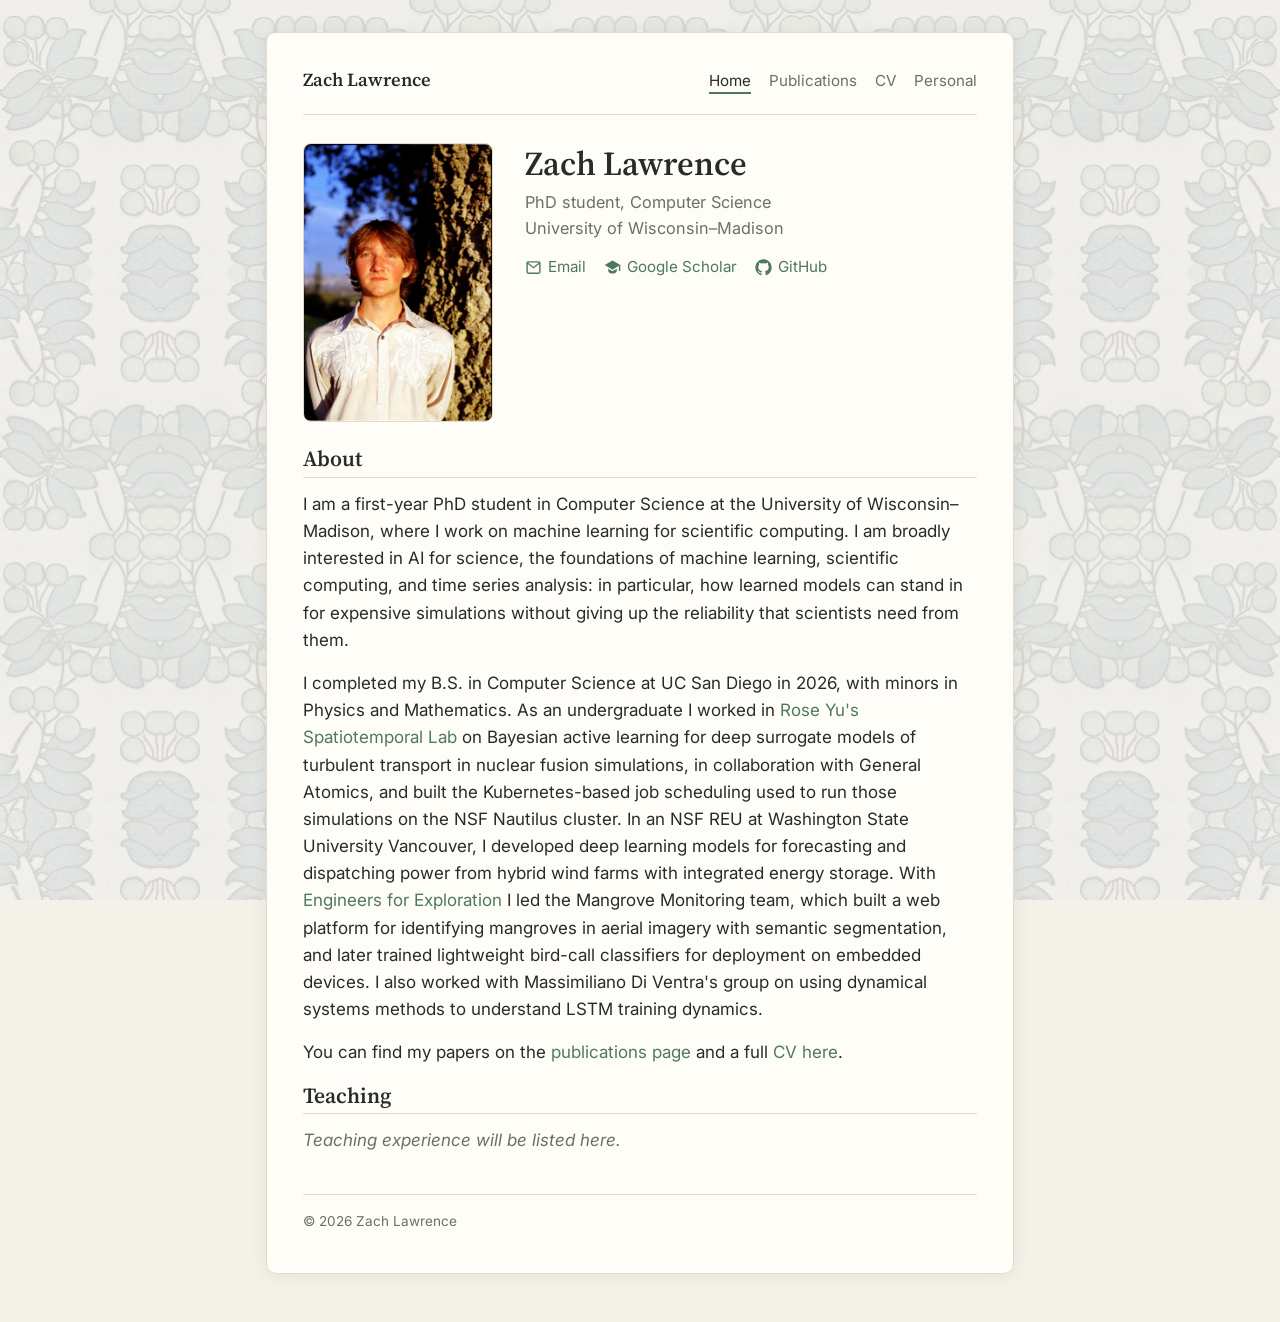
==== index.html @ c85c10fc "Initial personal website: home, publications, CV, personal pages Plain HTML/CSS site for GitHub Page" ====
<!DOCTYPE html>
<html lang="en">
<head>
  <meta charset="utf-8">
  <meta name="viewport" content="width=device-width, initial-scale=1">
  <title>Zach Lawrence</title>
  <meta name="description" content="Zach Lawrence is a PhD student in Computer Science at the University of Wisconsin–Madison working on machine learning for scientific computing.">
  <link rel="preconnect" href="https://fonts.googleapis.com">
  <link rel="preconnect" href="https://fonts.gstatic.com" crossorigin>
  <link href="https://fonts.googleapis.com/css2?family=Inter:wght@400;500;600&family=Source+Serif+4:ital,wght@0,400;0,600;1,400&display=swap" rel="stylesheet">
  <link rel="stylesheet" href="css/style.css">
</head>
<body>
<div class="page">
  <main class="card">

    <header class="topbar">
      <a class="brand" href="index.html">Zach Lawrence</a>
      <ul class="nav">
        <li><a href="index.html" aria-current="page">Home</a></li>
        <li><a href="publications.html">Publications</a></li>
        <li><a href="cv.html">CV</a></li>
        <li><a href="personal.html">Personal</a></li>
      </ul>
    </header>

    <section class="hero">
      <img src="img/portrait.jpg" alt="Portrait of Zach Lawrence">
      <div class="hero-text">
        <h1>Zach Lawrence</h1>
        <p class="title">PhD student, Computer Science<br>University of Wisconsin–Madison</p>
        <!-- Links come from links.csv; keep the two in sync. -->
        <ul class="links">
          <li><a href="mailto:zclawrence@wisc.edu">
            <svg viewBox="0 0 24 24" aria-hidden="true"><path d="M2 5.5A2.5 2.5 0 0 1 4.5 3h15A2.5 2.5 0 0 1 22 5.5v13a2.5 2.5 0 0 1-2.5 2.5h-15A2.5 2.5 0 0 1 2 18.5v-13Zm2.3-.5 7.7 6.2L19.7 5H4.3ZM20 7.1l-8 6.4-8-6.4V18.5c0 .3.2.5.5.5h15c.3 0 .5-.2.5-.5V7.1Z"/></svg>
            Email</a></li>
          <li><a href="https://scholar.google.com/citations?user=KnUPnNwAAAAJ&amp;hl=en">
            <svg viewBox="0 0 24 24" aria-hidden="true"><path d="M12 2 1 8.5l11 6.5 9-5.3V17h2V8.5L12 2Zm0 15.3-6-3.6v3.1c0 2 2.7 3.7 6 3.7s6-1.7 6-3.7v-3.1l-6 3.6Z"/></svg>
            Google Scholar</a></li>
          <li><a href="https://github.com/zclawr">
            <svg viewBox="0 0 24 24" aria-hidden="true"><path d="M12 .5C5.65.5.5 5.65.5 12c0 5.08 3.29 9.39 7.86 10.91.58.1.79-.25.79-.56v-2.17c-3.2.7-3.87-1.36-3.87-1.36-.52-1.33-1.28-1.68-1.28-1.68-1.04-.71.08-.7.08-.7 1.15.08 1.76 1.19 1.76 1.19 1.03 1.76 2.69 1.25 3.35.96.1-.75.4-1.25.73-1.54-2.55-.29-5.24-1.28-5.24-5.68 0-1.26.45-2.28 1.19-3.09-.12-.29-.52-1.46.11-3.05 0 0 .97-.31 3.17 1.18a11 11 0 0 1 5.77 0c2.2-1.49 3.17-1.18 3.17-1.18.63 1.59.23 2.76.11 3.05.74.81 1.19 1.83 1.19 3.09 0 4.41-2.69 5.38-5.25 5.67.41.36.78 1.06.78 2.13v3.16c0 .31.21.67.8.56A11.51 11.51 0 0 0 23.5 12C23.5 5.65 18.35.5 12 .5Z"/></svg>
            GitHub</a></li>
        </ul>
      </div>
    </section>

    <section id="about">
      <h2>About</h2>
      <p>
        I am a first-year PhD student in Computer Science at the University of
        Wisconsin–Madison, where I work on machine learning for scientific computing.
        <!-- TODO: advisor, e.g. "I am advised by Prof. X." -->
        I am broadly interested in AI for science, the foundations of machine learning,
        scientific computing, and time series analysis: in particular, how learned models
        can stand in for expensive simulations without giving up the reliability that
        scientists need from them.
      </p>
      <p>
        I completed my B.S. in Computer Science at UC San Diego in 2026, with minors in
        Physics and Mathematics. As an undergraduate I worked in
        <a href="https://roseyu.com/">Rose Yu's Spatiotemporal Lab</a> on Bayesian active
        learning for deep surrogate models of turbulent transport in nuclear fusion
        simulations, in collaboration with General Atomics, and built the Kubernetes-based
        job scheduling used to run those simulations on the NSF Nautilus cluster. In an
        NSF REU at Washington State University Vancouver, I developed deep learning models
        for forecasting and dispatching power from hybrid wind farms with integrated energy
        storage. With <a href="https://e4e.ucsd.edu/">Engineers for Exploration</a> I led
        the Mangrove Monitoring team, which built a web platform for identifying mangroves
        in aerial imagery with semantic segmentation, and later trained lightweight bird-call
        classifiers for deployment on embedded devices. I also worked with Massimiliano
        Di Ventra's group on using dynamical systems methods to understand LSTM training
        dynamics.
      </p>
      <p>
        You can find my papers on the <a href="publications.html">publications page</a>
        and a full <a href="cv.html">CV here</a>.
      </p>
    </section>

    <section id="teaching">
      <h2>Teaching</h2>
      <p class="placeholder">Teaching experience will be listed here.</p>
      <!--
        Suggested format once there is something to list:
        <ul>
          <li><strong>CS 540: Introduction to Artificial Intelligence</strong> — Teaching Assistant, Fall 2026</li>
        </ul>
      -->
    </section>

    <footer class="footer">
      &copy; 2026 Zach Lawrence
    </footer>
  </main>
</div>
</body>
</html>
---- css/style.css ----
/* ---------- Design tokens ---------- */
:root {
  --bg: #f4f1e8;
  --card: #fffdf8;
  --text: #2a2b28;
  --muted: #6d6f68;
  --accent: #4e7a5b;        /* sage green, from the plate's leaves */
  --accent-hover: #b4563b;  /* terracotta, from the plate's berries */
  --border: #e2dccd;
  --shadow: 0 2px 18px rgba(60, 50, 30, 0.08);
  --tile-opacity: 0.85;
  --serif: "Source Serif 4", Georgia, "Times New Roman", serif;
  --sans: "Inter", -apple-system, BlinkMacSystemFont, "Segoe UI", Helvetica, Arial, sans-serif;
}

@media (prefers-color-scheme: dark) {
  :root:not([data-theme="light"]) {
    --bg: #1b1d1a;
    --card: #242723;
    --text: #e6e4dc;
    --muted: #a5a69d;
    --accent: #8fc39b;
    --accent-hover: #e2896d;
    --border: #383c37;
    --shadow: 0 2px 18px rgba(0, 0, 0, 0.4);
    --tile-opacity: 0.06;
  }
}
:root[data-theme="dark"] {
  --bg: #1b1d1a;
  --card: #242723;
  --text: #e6e4dc;
  --muted: #a5a69d;
  --accent: #8fc39b;
  --accent-hover: #e2896d;
  --border: #383c37;
  --shadow: 0 2px 18px rgba(0, 0, 0, 0.4);
  --tile-opacity: 0.06;
}

/* ---------- Base ---------- */
*, *::before, *::after { box-sizing: border-box; }

html { -webkit-text-size-adjust: 100%; }

body {
  margin: 0;
  background: var(--bg);
  color: var(--text);
  font-family: var(--sans);
  font-size: 17px;
  line-height: 1.6;
  min-height: 100vh;
  position: relative;
}

/* Faint ornamental tile behind everything. Kept on a pseudo-element so dark
   mode can fade it without touching the page colour. */
body::before {
  content: "";
  position: fixed;
  inset: 0;
  z-index: -1;
  background: url("../img/bg-tile.jpg") repeat;
  background-size: 320px auto;
  opacity: var(--tile-opacity);
  pointer-events: none;
}

a {
  color: var(--accent);
  text-decoration: none;
  border-bottom: 1px solid transparent;
  transition: color 0.15s, border-color 0.15s;
}
a:hover, a:focus-visible { color: var(--accent-hover); border-bottom-color: currentColor; }

h1, h2, h3 { font-family: var(--serif); font-weight: 600; line-height: 1.2; margin: 0; }
h1 { font-size: 2.1rem; }
h2 {
  font-size: 1.35rem;
  margin: 2.2rem 0 0.8rem;
  padding-bottom: 0.3rem;
  border-bottom: 1px solid var(--border);
}
h2:first-child { margin-top: 0; }
h3 { font-size: 1.08rem; margin: 1.3rem 0 0.3rem; }
p { margin: 0 0 1rem; }
ul { padding-left: 1.2rem; }
li { margin-bottom: 0.35rem; }
.muted { color: var(--muted); }
.placeholder { color: var(--muted); font-style: italic; }

/* ---------- Layout ---------- */
.page {
  max-width: 780px;
  margin: 32px auto 48px;
  padding: 0 16px;
}
.card {
  background: var(--card);
  border: 1px solid var(--border);
  border-radius: 10px;
  box-shadow: var(--shadow);
  padding: 32px 36px 40px;
}

/* ---------- Top navigation ---------- */
.topbar {
  display: flex;
  flex-wrap: wrap;
  align-items: baseline;
  justify-content: space-between;
  gap: 8px 20px;
  margin-bottom: 28px;
  padding-bottom: 14px;
  border-bottom: 1px solid var(--border);
}
.brand { font-family: var(--serif); font-size: 1.15rem; font-weight: 600; color: var(--text); }
.brand:hover { color: var(--accent-hover); border-bottom-color: transparent; }
.nav { display: flex; flex-wrap: wrap; gap: 4px 18px; margin: 0; padding: 0; list-style: none; }
.nav a { color: var(--muted); font-size: 0.95rem; padding-bottom: 2px; }
.nav a:hover { color: var(--accent-hover); }
.nav a[aria-current="page"] { color: var(--text); border-bottom: 2px solid var(--accent); }

/* ---------- Home hero ---------- */
.hero { display: flex; gap: 32px; align-items: flex-start; margin-bottom: 1.5rem; }
.hero img {
  width: 190px;
  flex: 0 0 190px;
  aspect-ratio: 857 / 1261;
  object-fit: cover;
  border-radius: 8px;
  border: 1px solid var(--border);
}
.hero-text { flex: 1 1 auto; min-width: 0; }
.hero-text .title { color: var(--muted); margin: 0.35rem 0 0.9rem; font-size: 1.02rem; }

.links { display: flex; flex-wrap: wrap; gap: 6px 18px; padding: 0; margin: 0; list-style: none; }
.links a { display: inline-flex; align-items: center; gap: 6px; font-size: 0.95rem; }
.links svg { width: 17px; height: 17px; fill: currentColor; flex: 0 0 auto; }

/* ---------- Publications ---------- */
.pub { margin-bottom: 1.6rem; }
.pub .pub-title { font-family: var(--serif); font-size: 1.12rem; font-weight: 600; margin: 0 0 0.2rem; }
.pub .authors { margin: 0 0 0.15rem; font-size: 0.97rem; }
.pub .venue { color: var(--muted); font-size: 0.93rem; margin: 0 0 0.45rem; }
.pub .pub-links { font-size: 0.9rem; margin: 0 0 0.5rem; }
.pub .pub-links a + a::before { content: "·"; color: var(--muted); margin: 0 8px 0 0; }
.pub .pub-links a + a { margin-left: 8px; }
.pub .summary { margin: 0; }
.talks li { margin-bottom: 0.6rem; }

/* ---------- CV embed ---------- */
.cv-actions { margin-bottom: 1rem; }
.cv-frame {
  width: 100%;
  height: 85vh;
  min-height: 480px;
  border: 1px solid var(--border);
  border-radius: 6px;
  background: #fff;
}
.cv-frame p { padding: 1rem; }

/* ---------- Footer ---------- */
.footer {
  margin-top: 2.5rem;
  padding-top: 1rem;
  border-top: 1px solid var(--border);
  color: var(--muted);
  font-size: 0.85rem;
}

/* ---------- Small screens ---------- */
@media (max-width: 640px) {
  body { font-size: 16px; }
  .page { margin-top: 16px; }
  .card { padding: 22px 18px 28px; border-radius: 8px; }
  .hero { flex-direction: column; gap: 18px; }
  .hero img { width: 160px; flex-basis: auto; }
  h1 { font-size: 1.8rem; }
  .cv-frame { height: 70vh; }
}
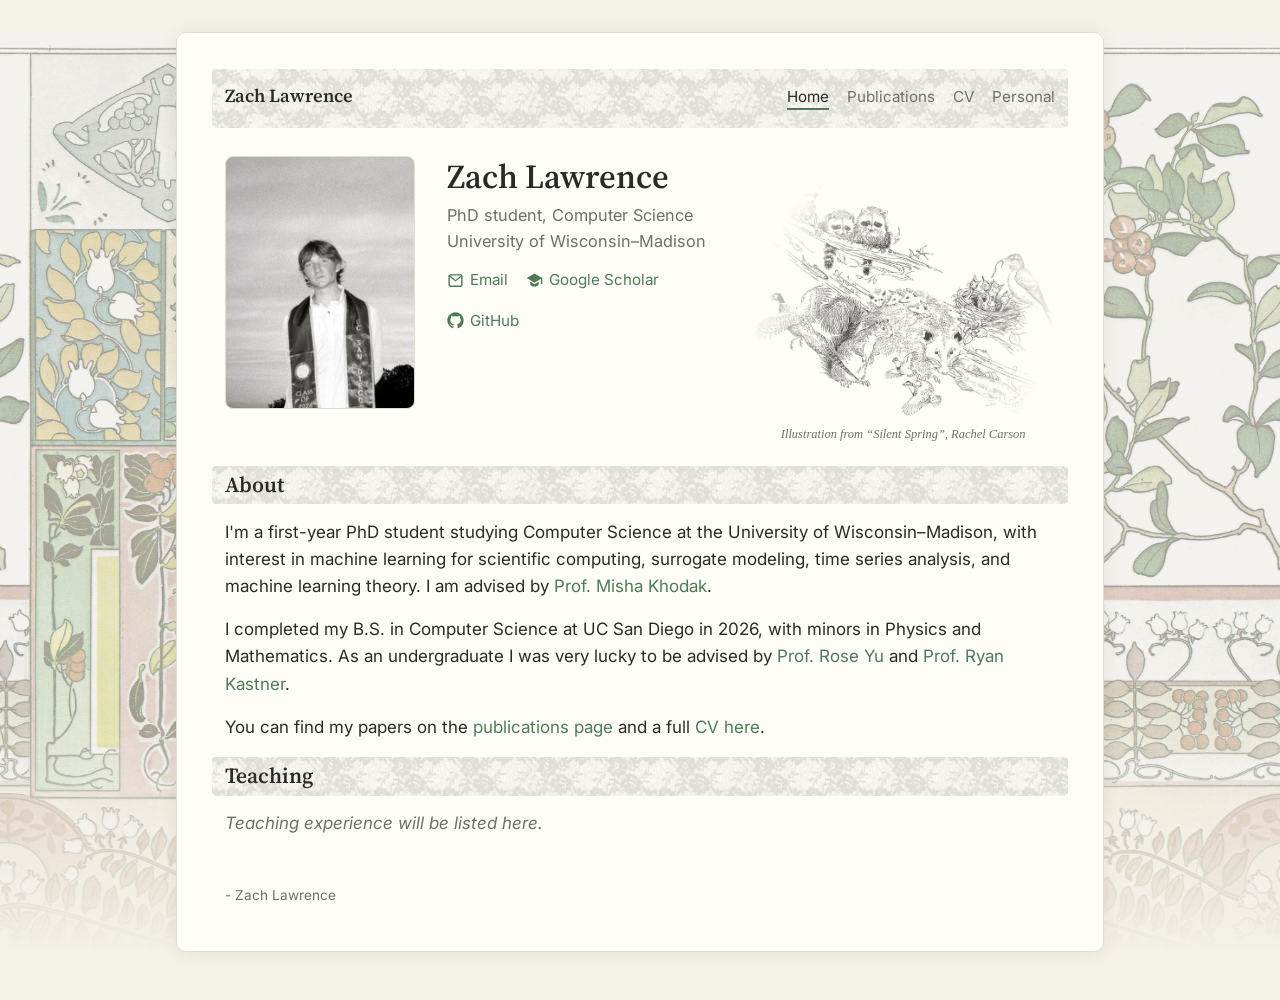
==== commit c3747074: "mostly finished, added styling and updated bio" ====
--- a/index.html
+++ b/index.html
@@ -25,7 +25,9 @@
     </header>
 
     <section class="hero">
-      <img src="img/portrait.jpg" alt="Portrait of Zach Lawrence">
+      <div class="portrait">
+        <img src="img/portrait2.jpg" alt="Portrait of Zach Lawrence">
+      </div>
       <div class="hero-text">
         <h1>Zach Lawrence</h1>
         <p class="title">PhD student, Computer Science<br>University of Wisconsin–Madison</p>
@@ -42,34 +44,25 @@
             GitHub</a></li>
         </ul>
       </div>
+      <!-- Decorative engraving, blended into the page like an embossing. -->
+      <figure class="hero-art">
+        <img src="img/critters.jpg" alt="" aria-hidden="true">
+        <figcaption>Illustration from “Silent Spring”, Rachel Carson</figcaption>
+      </figure>
     </section>
 
     <section id="about">
       <h2>About</h2>
       <p>
-        I am a first-year PhD student in Computer Science at the University of
-        Wisconsin–Madison, where I work on machine learning for scientific computing.
-        <!-- TODO: advisor, e.g. "I am advised by Prof. X." -->
-        I am broadly interested in AI for science, the foundations of machine learning,
-        scientific computing, and time series analysis: in particular, how learned models
-        can stand in for expensive simulations without giving up the reliability that
-        scientists need from them.
+        I'm a first-year PhD student studying Computer Science at the University of
+        Wisconsin–Madison, with interest in machine learning for scientific computing, surrogate modeling, 
+        time series analysis, and machine learning theory. I am advised by 
+        <a href="https://pages.cs.wisc.edu/~khodak/">Prof. Misha Khodak</a>.
       </p>
       <p>
         I completed my B.S. in Computer Science at UC San Diego in 2026, with minors in
-        Physics and Mathematics. As an undergraduate I worked in
-        <a href="https://roseyu.com/">Rose Yu's Spatiotemporal Lab</a> on Bayesian active
-        learning for deep surrogate models of turbulent transport in nuclear fusion
-        simulations, in collaboration with General Atomics, and built the Kubernetes-based
-        job scheduling used to run those simulations on the NSF Nautilus cluster. In an
-        NSF REU at Washington State University Vancouver, I developed deep learning models
-        for forecasting and dispatching power from hybrid wind farms with integrated energy
-        storage. With <a href="https://e4e.ucsd.edu/">Engineers for Exploration</a> I led
-        the Mangrove Monitoring team, which built a web platform for identifying mangroves
-        in aerial imagery with semantic segmentation, and later trained lightweight bird-call
-        classifiers for deployment on embedded devices. I also worked with Massimiliano
-        Di Ventra's group on using dynamical systems methods to understand LSTM training
-        dynamics.
+        Physics and Mathematics. As an undergraduate I was very lucky to be advised by 
+        <a href="https://roseyu.com/">Prof. Rose Yu</a> and <a href="https://kastner.ucsd.edu/ryan/">Prof. Ryan Kastner</a>.
       </p>
       <p>
         You can find my papers on the <a href="publications.html">publications page</a>
@@ -89,7 +82,7 @@
     </section>
 
     <footer class="footer">
-      &copy; 2026 Zach Lawrence
+      - Zach Lawrence
     </footer>
   </main>
 </div>
--- a/css/style.css
+++ b/css/style.css
@@ -7,8 +7,12 @@
   --accent: #4e7a5b;        /* sage green, from the plate's leaves */
   --accent-hover: #b4563b;  /* terracotta, from the plate's berries */
   --border: #e2dccd;
+  --wallpaper-opacity: 0.12; /* lace tile behind section headers */
+  --art-opacity: 0.7;       /* hero engraving: pressed into the paper */
+  --art-blend: multiply;
+  --art-filter: none;
   --shadow: 0 2px 18px rgba(60, 50, 30, 0.08);
-  --tile-opacity: 0.85;
+  --bg-opacity: 1.0;
   --serif: "Source Serif 4", Georgia, "Times New Roman", serif;
   --sans: "Inter", -apple-system, BlinkMacSystemFont, "Segoe UI", Helvetica, Arial, sans-serif;
 }
@@ -22,8 +26,12 @@
     --accent: #8fc39b;
     --accent-hover: #e2896d;
     --border: #383c37;
+    --wallpaper-opacity: 0.55;
+    --art-opacity: 0.7;      /* on a dark card the engraving is lifted instead */
+    --art-blend: screen;
+    --art-filter: invert(1);
     --shadow: 0 2px 18px rgba(0, 0, 0, 0.4);
-    --tile-opacity: 0.06;
+    --bg-opacity: 1.0;
   }
 }
 :root[data-theme="dark"] {
@@ -34,8 +42,12 @@
   --accent: #8fc39b;
   --accent-hover: #e2896d;
   --border: #383c37;
+  --wallpaper-opacity: 0.55;
+  --art-opacity: 0.7;
+  --art-blend: screen;
+  --art-filter: invert(1);
   --shadow: 0 2px 18px rgba(0, 0, 0, 0.4);
-  --tile-opacity: 0.06;
+  --bg-opacity: 1.0;
 }
 
 /* ---------- Base ---------- */
@@ -54,16 +66,22 @@
   position: relative;
 }
 
-/* Faint ornamental tile behind everything. Kept on a pseudo-element so dark
-   mode can fade it without touching the page colour. */
+/* The whole ornament plate, scaled to the page width, behind everything.
+   It scrolls with the page so the full plate is seen top to bottom; the page
+   colour continues below it. Kept on a pseudo-element so dark mode can fade
+   it without touching the page colour. */
 body::before {
   content: "";
-  position: fixed;
+  position: absolute;
   inset: 0;
   z-index: -1;
-  background: url("../img/bg-tile.jpg") repeat;
-  background-size: 320px auto;
-  opacity: var(--tile-opacity);
+  background: url("../img/bg.jpg") repeat top center;
+  background-repeat: repeat;
+  background-size: 50% auto;
+  opacity: var(--bg-opacity);
+  /* Soften the cut on pages shorter than the plate. */
+  -webkit-mask-image: linear-gradient(to bottom, #000 calc(100% - 240px), transparent);
+  mask-image: linear-gradient(to bottom, #000 calc(100% - 240px), transparent);
   pointer-events: none;
 }
 
@@ -79,11 +97,35 @@
 h1 { font-size: 2.1rem; }
 h2 {
   font-size: 1.35rem;
-  margin: 2.2rem 0 0.8rem;
-  padding-bottom: 0.3rem;
-  border-bottom: 1px solid var(--border);
+  margin: 2.2rem -0.8rem 0.9rem;
+  padding: 0.4rem 0.8rem;
 }
 h2:first-child { margin-top: 0; }
+
+/* ---------- Wallpaper band ----------
+   Section headers and the top bar sit on a strip of the lace tile. The tile
+   is black on white, so multiplying it at low opacity only darkens the card
+   colour where the pattern is; the strip itself stays the page colour. The
+   negative horizontal margins let the strip run a little past the text
+   column while the text stays aligned with the body copy. The strip is a
+   z-index:-1 pseudo-element, so .card must be a stacking context (see
+   isolation below) or it would be painted behind the card. */
+h2, .topbar {
+  position: relative;
+  border-radius: 4px;
+}
+h2::before, .topbar::before {
+  content: "";
+  position: absolute;
+  inset: 0;
+  z-index: -1;
+  border-radius: inherit;
+  background: url("../img/tile.png") repeat center;
+  background-size: 216px 216px;
+  opacity: var(--wallpaper-opacity);
+  mix-blend-mode: multiply;
+  pointer-events: none;
+}
 h3 { font-size: 1.08rem; margin: 1.3rem 0 0.3rem; }
 p { margin: 0 0 1rem; }
 ul { padding-left: 1.2rem; }
@@ -93,7 +135,7 @@
 
 /* ---------- Layout ---------- */
 .page {
-  max-width: 780px;
+  max-width: 960px;
   margin: 32px auto 48px;
   padding: 0 16px;
 }
@@ -102,7 +144,8 @@
   border: 1px solid var(--border);
   border-radius: 10px;
   box-shadow: var(--shadow);
-  padding: 32px 36px 40px;
+  padding: 36px 48px 44px;
+  isolation: isolate; /* keeps the wallpaper bands inside the card */
 }
 
 /* ---------- Top navigation ---------- */
@@ -112,9 +155,8 @@
   align-items: baseline;
   justify-content: space-between;
   gap: 8px 20px;
-  margin-bottom: 28px;
-  padding-bottom: 14px;
-  border-bottom: 1px solid var(--border);
+  margin: 0 -0.8rem 28px;
+  padding: 12px 0.8rem;
 }
 .brand { font-family: var(--serif); font-size: 1.15rem; font-weight: 600; color: var(--text); }
 .brand:hover { color: var(--accent-hover); border-bottom-color: transparent; }
@@ -125,15 +167,66 @@
 
 /* ---------- Home hero ---------- */
 .hero { display: flex; gap: 32px; align-items: flex-start; margin-bottom: 1.5rem; }
-.hero img {
+.hero .portrait {
   width: 190px;
   flex: 0 0 190px;
-  aspect-ratio: 857 / 1261;
-  object-fit: cover;
+  aspect-ratio: 3 / 4;
+  overflow: hidden;
   border-radius: 8px;
   border: 1px solid var(--border);
 }
+/* portrait2.jpg is landscape (1247x858). The frame above clips it to a
+   portrait, and the image is scaled up inside the frame so the person fills
+   more of it. --portrait-zoom sets how much; the transform-origin is the
+   point that stays put while zooming (x across the frame, y down it), so
+   nudge it to re-centre the person. */
+.hero .portrait img {
+  display: block;
+  width: 100%;
+  height: 100%;
+  object-fit: cover;
+  object-position: 52% 50%;
+  transform: scale(var(--portrait-zoom, 1.4));
+  transform-origin: 50% 64%;
+  /* Mild desaturation so the photo sits closer to the site's muted palette. */
+  filter: saturate(0.78);
+}
 .hero-text { flex: 1 1 auto; min-width: 0; }
+
+/* Engraving on the right of the hero, the same height as the portrait so the
+   two sit in line. Multiply keeps only the ink (the white paper of the scan
+   drops out), the reduced opacity makes it read as pressed into the page
+   rather than printed on it, and the radial mask feathers the edges away. */
+.hero-art {
+  flex: 0 4 500px;
+  min-width: 0;
+  margin: 0;
+}
+.hero-art img {
+  display: block;
+  width: 100%;
+  height: calc(240px * 4 / 3);
+  object-fit: cover;
+  opacity: var(--art-opacity);
+  mix-blend-mode: var(--art-blend);
+  filter: var(--art-filter);
+  -webkit-mask-image: radial-gradient(ellipse closest-side at center, #000 50%, transparent 100%);
+  mask-image: radial-gradient(ellipse closest-side at center, #000 50%, transparent 100%);
+  pointer-events: none;
+  user-select: none;
+}
+.hero-art figcaption {
+  /* The mask fades the bottom of the engraving to nothing, so the caption is
+     pulled up into that empty band. */
+  margin-top: -3rem;
+  text-align: center;
+  font-family: var(--serif);
+  font-style: italic;
+  font-size: 0.78rem;
+  line-height: 1.1;
+  color: var(--muted);
+}
+@media (max-width: 900px) { .hero-art { display: none; } }
 .hero-text .title { color: var(--muted); margin: 0.35rem 0 0.9rem; font-size: 1.02rem; }
 
 .links { display: flex; flex-wrap: wrap; gap: 6px 18px; padding: 0; margin: 0; list-style: none; }
@@ -165,9 +258,7 @@
 
 /* ---------- Footer ---------- */
 .footer {
-  margin-top: 2.5rem;
-  padding-top: 1rem;
-  border-top: 1px solid var(--border);
+  margin-top: 3rem;
   color: var(--muted);
   font-size: 0.85rem;
 }
@@ -178,7 +269,7 @@
   .page { margin-top: 16px; }
   .card { padding: 22px 18px 28px; border-radius: 8px; }
   .hero { flex-direction: column; gap: 18px; }
-  .hero img { width: 160px; flex-basis: auto; }
+  .hero .portrait { width: 160px; flex-basis: auto; }
   h1 { font-size: 1.8rem; }
   .cv-frame { height: 70vh; }
 }
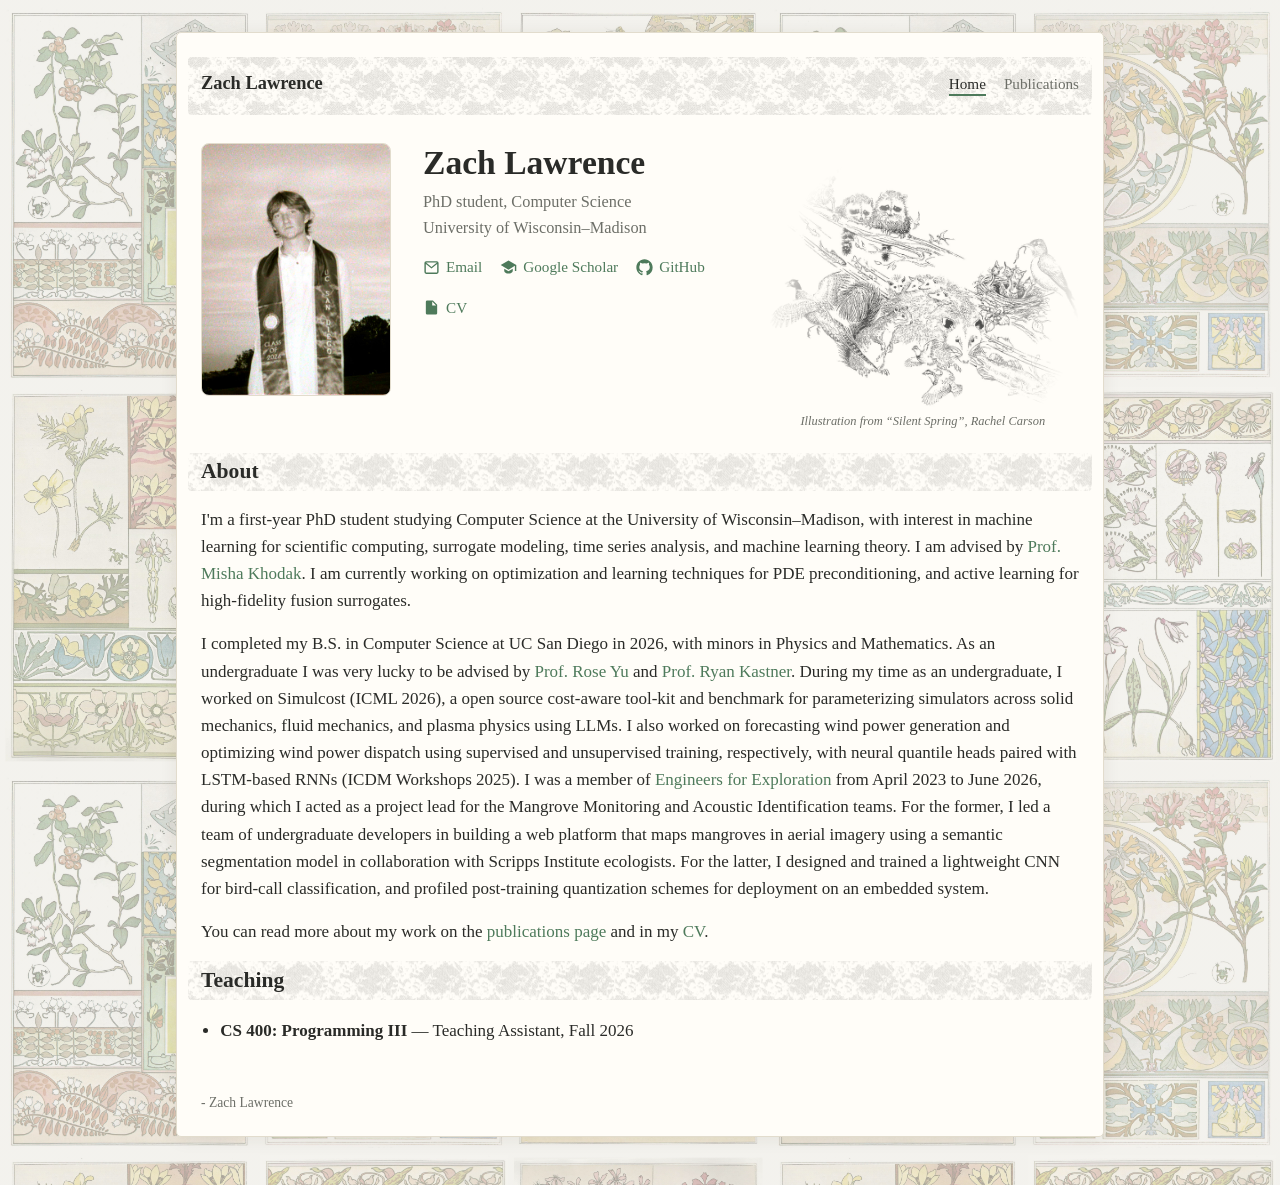
==== commit 01364595: "first draft complete without final CV" ====
--- a/index.html
+++ b/index.html
@@ -19,8 +19,6 @@
       <ul class="nav">
         <li><a href="index.html" aria-current="page">Home</a></li>
         <li><a href="publications.html">Publications</a></li>
-        <li><a href="cv.html">CV</a></li>
-        <li><a href="personal.html">Personal</a></li>
       </ul>
     </header>
 
@@ -42,6 +40,9 @@
           <li><a href="https://github.com/zclawr">
             <svg viewBox="0 0 24 24" aria-hidden="true"><path d="M12 .5C5.65.5.5 5.65.5 12c0 5.08 3.29 9.39 7.86 10.91.58.1.79-.25.79-.56v-2.17c-3.2.7-3.87-1.36-3.87-1.36-.52-1.33-1.28-1.68-1.28-1.68-1.04-.71.08-.7.08-.7 1.15.08 1.76 1.19 1.76 1.19 1.03 1.76 2.69 1.25 3.35.96.1-.75.4-1.25.73-1.54-2.55-.29-5.24-1.28-5.24-5.68 0-1.26.45-2.28 1.19-3.09-.12-.29-.52-1.46.11-3.05 0 0 .97-.31 3.17 1.18a11 11 0 0 1 5.77 0c2.2-1.49 3.17-1.18 3.17-1.18.63 1.59.23 2.76.11 3.05.74.81 1.19 1.83 1.19 3.09 0 4.41-2.69 5.38-5.25 5.67.41.36.78 1.06.78 2.13v3.16c0 .31.21.67.8.56A11.51 11.51 0 0 0 23.5 12C23.5 5.65 18.35.5 12 .5Z"/></svg>
             GitHub</a></li>
+          <li><a href="CV.pdf" target="_blank" rel="noopener">
+            <svg viewBox="0 0 24 24" aria-hidden="true"><path d="M6 2h8l6 6v12a2 2 0 0 1-2 2H6a2 2 0 0 1-2-2V4a2 2 0 0 1 2-2Zm7 1.5V9h5.5L13 3.5ZM8 12h8v1.6H8V12Zm0 3.4h8V17H8v-1.6Zm0-6.8h3v1.6H8V8.6Z"/></svg>
+            CV</a></li>
         </ul>
       </div>
       <!-- Decorative engraving, blended into the page like an embossing. -->
@@ -57,28 +58,33 @@
         I'm a first-year PhD student studying Computer Science at the University of
         Wisconsin–Madison, with interest in machine learning for scientific computing, surrogate modeling, 
         time series analysis, and machine learning theory. I am advised by 
-        <a href="https://pages.cs.wisc.edu/~khodak/">Prof. Misha Khodak</a>.
+        <a href="https://pages.cs.wisc.edu/~khodak/">Prof. Misha Khodak</a>. I am currently working on 
+        optimization and learning techniques for PDE preconditioning, and active learning for high-fidelity fusion surrogates.
+
       </p>
       <p>
         I completed my B.S. in Computer Science at UC San Diego in 2026, with minors in
         Physics and Mathematics. As an undergraduate I was very lucky to be advised by 
-        <a href="https://roseyu.com/">Prof. Rose Yu</a> and <a href="https://kastner.ucsd.edu/ryan/">Prof. Ryan Kastner</a>.
+        <a href="https://roseyu.com/">Prof. Rose Yu</a> and <a href="https://kastner.ucsd.edu/ryan/">Prof. Ryan Kastner</a>. 
+        During my time as an undergraduate, I worked on Simulcost (ICML 2026), a open source cost-aware tool-kit and benchmark for 
+        parameterizing simulators across solid mechanics, fluid mechanics, and plasma physics using LLMs. I also worked on forecasting
+        wind power generation and optimizing wind power dispatch using supervised and unsupervised training, respectively, with 
+        neural quantile heads paired with LSTM-based RNNs (ICDM Workshops 2025). I was a member of <a href="https://e4e.ucsd.edu/">Engineers for Exploration</a>
+        from April 2023 to June 2026, during which I acted as a project lead for the Mangrove Monitoring and Acoustic Identification teams. For the former,
+        I led a team of undergraduate developers in building a web platform that maps mangroves in aerial imagery using a semantic segmentation model in collaboration with Scripps Institute ecologists.
+        For the latter, I designed and trained a lightweight CNN for bird-call classification, and profiled post-training quantization schemes for deployment on an embedded system.
       </p>
       <p>
-        You can find my papers on the <a href="publications.html">publications page</a>
-        and a full <a href="cv.html">CV here</a>.
+        You can read more about my work on the <a href="publications.html">publications page</a>
+        and in my <a href="CV.pdf" target="_blank" rel="noopener">CV</a>. 
       </p>
     </section>
 
     <section id="teaching">
       <h2>Teaching</h2>
-      <p class="placeholder">Teaching experience will be listed here.</p>
-      <!--
-        Suggested format once there is something to list:
-        <ul>
-          <li><strong>CS 540: Introduction to Artificial Intelligence</strong> — Teaching Assistant, Fall 2026</li>
+       <ul>
+          <li><strong>CS 400: Programming III</strong> — Teaching Assistant, Fall 2026</li>
         </ul>
-      -->
     </section>
 
     <footer class="footer">
--- a/css/style.css
+++ b/css/style.css
@@ -1,88 +1,43 @@
-/* ---------- Design tokens ---------- */
 :root {
   --bg: #f4f1e8;
   --card: #fffdf8;
   --text: #2a2b28;
   --muted: #6d6f68;
-  --accent: #4e7a5b;        /* sage green, from the plate's leaves */
-  --accent-hover: #b4563b;  /* terracotta, from the plate's berries */
+  --accent: #4e7a5b;
+  --accent-hover: #b4563b;
   --border: #e2dccd;
-  --wallpaper-opacity: 0.12; /* lace tile behind section headers */
-  --art-opacity: 0.7;       /* hero engraving: pressed into the paper */
+  --wallpaper-opacity: 0.12;
+  --art-opacity: 0.7;
   --art-blend: multiply;
   --art-filter: none;
   --shadow: 0 2px 18px rgba(60, 50, 30, 0.08);
-  --bg-opacity: 1.0;
-  --serif: "Source Serif 4", Georgia, "Times New Roman", serif;
-  --sans: "Inter", -apple-system, BlinkMacSystemFont, "Segoe UI", Helvetica, Arial, sans-serif;
+  --bg-opacity: 0.9;
+  --bg-veil: color-mix(in srgb, var(--bg) calc((1 - var(--bg-opacity)) * 100%), transparent);
+  --serif: Georgia, "Times New Roman", serif;
 }
 
-@media (prefers-color-scheme: dark) {
-  :root:not([data-theme="light"]) {
-    --bg: #1b1d1a;
-    --card: #242723;
-    --text: #e6e4dc;
-    --muted: #a5a69d;
-    --accent: #8fc39b;
-    --accent-hover: #e2896d;
-    --border: #383c37;
-    --wallpaper-opacity: 0.55;
-    --art-opacity: 0.7;      /* on a dark card the engraving is lifted instead */
-    --art-blend: screen;
-    --art-filter: invert(1);
-    --shadow: 0 2px 18px rgba(0, 0, 0, 0.4);
-    --bg-opacity: 1.0;
-  }
-}
-:root[data-theme="dark"] {
-  --bg: #1b1d1a;
-  --card: #242723;
-  --text: #e6e4dc;
-  --muted: #a5a69d;
-  --accent: #8fc39b;
-  --accent-hover: #e2896d;
-  --border: #383c37;
-  --wallpaper-opacity: 0.55;
-  --art-opacity: 0.7;
-  --art-blend: screen;
-  --art-filter: invert(1);
-  --shadow: 0 2px 18px rgba(0, 0, 0, 0.4);
-  --bg-opacity: 1.0;
-}
-
-/* ---------- Base ---------- */
 *, *::before, *::after { box-sizing: border-box; }
 
-html { -webkit-text-size-adjust: 100%; }
+/* The pattern lives on the root element so it paints the entire canvas:
+   it keeps repeating above, below, and beyond the page, including overscroll.
+   The translucent colour layer on top reproduces --bg-opacity. */
+html {
+  -webkit-text-size-adjust: 100%;
+  background-color: var(--bg);
+  background-image:
+    linear-gradient(var(--bg-veil), var(--bg-veil)),
+    url("../img/bg_grid.jpg");
+  background-repeat: repeat;
+  background-size: auto, 60% auto;
+}
 
 body {
   margin: 0;
-  background: var(--bg);
   color: var(--text);
-  font-family: var(--sans);
+  font-family: var(--serif);
   font-size: 17px;
   line-height: 1.6;
   min-height: 100vh;
-  position: relative;
-}
-
-/* The whole ornament plate, scaled to the page width, behind everything.
-   It scrolls with the page so the full plate is seen top to bottom; the page
-   colour continues below it. Kept on a pseudo-element so dark mode can fade
-   it without touching the page colour. */
-body::before {
-  content: "";
-  position: absolute;
-  inset: 0;
-  z-index: -1;
-  background: url("../img/bg.jpg") repeat top center;
-  background-repeat: repeat;
-  background-size: 50% auto;
-  opacity: var(--bg-opacity);
-  /* Soften the cut on pages shorter than the plate. */
-  -webkit-mask-image: linear-gradient(to bottom, #000 calc(100% - 240px), transparent);
-  mask-image: linear-gradient(to bottom, #000 calc(100% - 240px), transparent);
-  pointer-events: none;
 }
 
 a {
@@ -102,14 +57,6 @@
 }
 h2:first-child { margin-top: 0; }
 
-/* ---------- Wallpaper band ----------
-   Section headers and the top bar sit on a strip of the lace tile. The tile
-   is black on white, so multiplying it at low opacity only darkens the card
-   colour where the pattern is; the strip itself stays the page colour. The
-   negative horizontal margins let the strip run a little past the text
-   column while the text stays aligned with the body copy. The strip is a
-   z-index:-1 pseudo-element, so .card must be a stacking context (see
-   isolation below) or it would be painted behind the card. */
 h2, .topbar {
   position: relative;
   border-radius: 4px;
@@ -123,7 +70,7 @@
   background: url("../img/tile.png") repeat center;
   background-size: 216px 216px;
   opacity: var(--wallpaper-opacity);
-  mix-blend-mode: multiply;
+  mix-blend-mode:exclusion;
   pointer-events: none;
 }
 h3 { font-size: 1.08rem; margin: 1.3rem 0 0.3rem; }
@@ -133,7 +80,6 @@
 .muted { color: var(--muted); }
 .placeholder { color: var(--muted); font-style: italic; }
 
-/* ---------- Layout ---------- */
 .page {
   max-width: 960px;
   margin: 32px auto 48px;
@@ -142,13 +88,12 @@
 .card {
   background: var(--card);
   border: 1px solid var(--border);
-  border-radius: 10px;
+  border-radius: 5px;
   box-shadow: var(--shadow);
-  padding: 36px 48px 44px;
-  isolation: isolate; /* keeps the wallpaper bands inside the card */
+  padding: 24px 24px 22px;
+  isolation: isolate;
 }
 
-/* ---------- Top navigation ---------- */
 .topbar {
   display: flex;
   flex-wrap: wrap;
@@ -165,7 +110,6 @@
 .nav a:hover { color: var(--accent-hover); }
 .nav a[aria-current="page"] { color: var(--text); border-bottom: 2px solid var(--accent); }
 
-/* ---------- Home hero ---------- */
 .hero { display: flex; gap: 32px; align-items: flex-start; margin-bottom: 1.5rem; }
 .hero .portrait {
   width: 190px;
@@ -175,11 +119,7 @@
   border-radius: 8px;
   border: 1px solid var(--border);
 }
-/* portrait2.jpg is landscape (1247x858). The frame above clips it to a
-   portrait, and the image is scaled up inside the frame so the person fills
-   more of it. --portrait-zoom sets how much; the transform-origin is the
-   point that stays put while zooming (x across the frame, y down it), so
-   nudge it to re-centre the person. */
+
 .hero .portrait img {
   display: block;
   width: 100%;
@@ -187,16 +127,12 @@
   object-fit: cover;
   object-position: 52% 50%;
   transform: scale(var(--portrait-zoom, 1.4));
-  transform-origin: 50% 64%;
-  /* Mild desaturation so the photo sits closer to the site's muted palette. */
-  filter: saturate(0.78);
+  transform-origin: 60% 100%;
+  filter: saturate(5);
 }
+
 .hero-text { flex: 1 1 auto; min-width: 0; }
 
-/* Engraving on the right of the hero, the same height as the portrait so the
-   two sit in line. Multiply keeps only the ink (the white paper of the scan
-   drops out), the reduced opacity makes it read as pressed into the page
-   rather than printed on it, and the radial mask feathers the edges away. */
 .hero-art {
   flex: 0 4 500px;
   min-width: 0;
@@ -215,9 +151,8 @@
   pointer-events: none;
   user-select: none;
 }
+
 .hero-art figcaption {
-  /* The mask fades the bottom of the engraving to nothing, so the caption is
-     pulled up into that empty band. */
   margin-top: -3rem;
   text-align: center;
   font-family: var(--serif);
@@ -233,7 +168,6 @@
 .links a { display: inline-flex; align-items: center; gap: 6px; font-size: 0.95rem; }
 .links svg { width: 17px; height: 17px; fill: currentColor; flex: 0 0 auto; }
 
-/* ---------- Publications ---------- */
 .pub { margin-bottom: 1.6rem; }
 .pub .pub-title { font-family: var(--serif); font-size: 1.12rem; font-weight: 600; margin: 0 0 0.2rem; }
 .pub .authors { margin: 0 0 0.15rem; font-size: 0.97rem; }
@@ -244,26 +178,12 @@
 .pub .summary { margin: 0; }
 .talks li { margin-bottom: 0.6rem; }
 
-/* ---------- CV embed ---------- */
-.cv-actions { margin-bottom: 1rem; }
-.cv-frame {
-  width: 100%;
-  height: 85vh;
-  min-height: 480px;
-  border: 1px solid var(--border);
-  border-radius: 6px;
-  background: #fff;
-}
-.cv-frame p { padding: 1rem; }
-
-/* ---------- Footer ---------- */
 .footer {
   margin-top: 3rem;
   color: var(--muted);
   font-size: 0.85rem;
 }
 
-/* ---------- Small screens ---------- */
 @media (max-width: 640px) {
   body { font-size: 16px; }
   .page { margin-top: 16px; }
@@ -271,5 +191,4 @@
   .hero { flex-direction: column; gap: 18px; }
   .hero .portrait { width: 160px; flex-basis: auto; }
   h1 { font-size: 1.8rem; }
-  .cv-frame { height: 70vh; }
 }
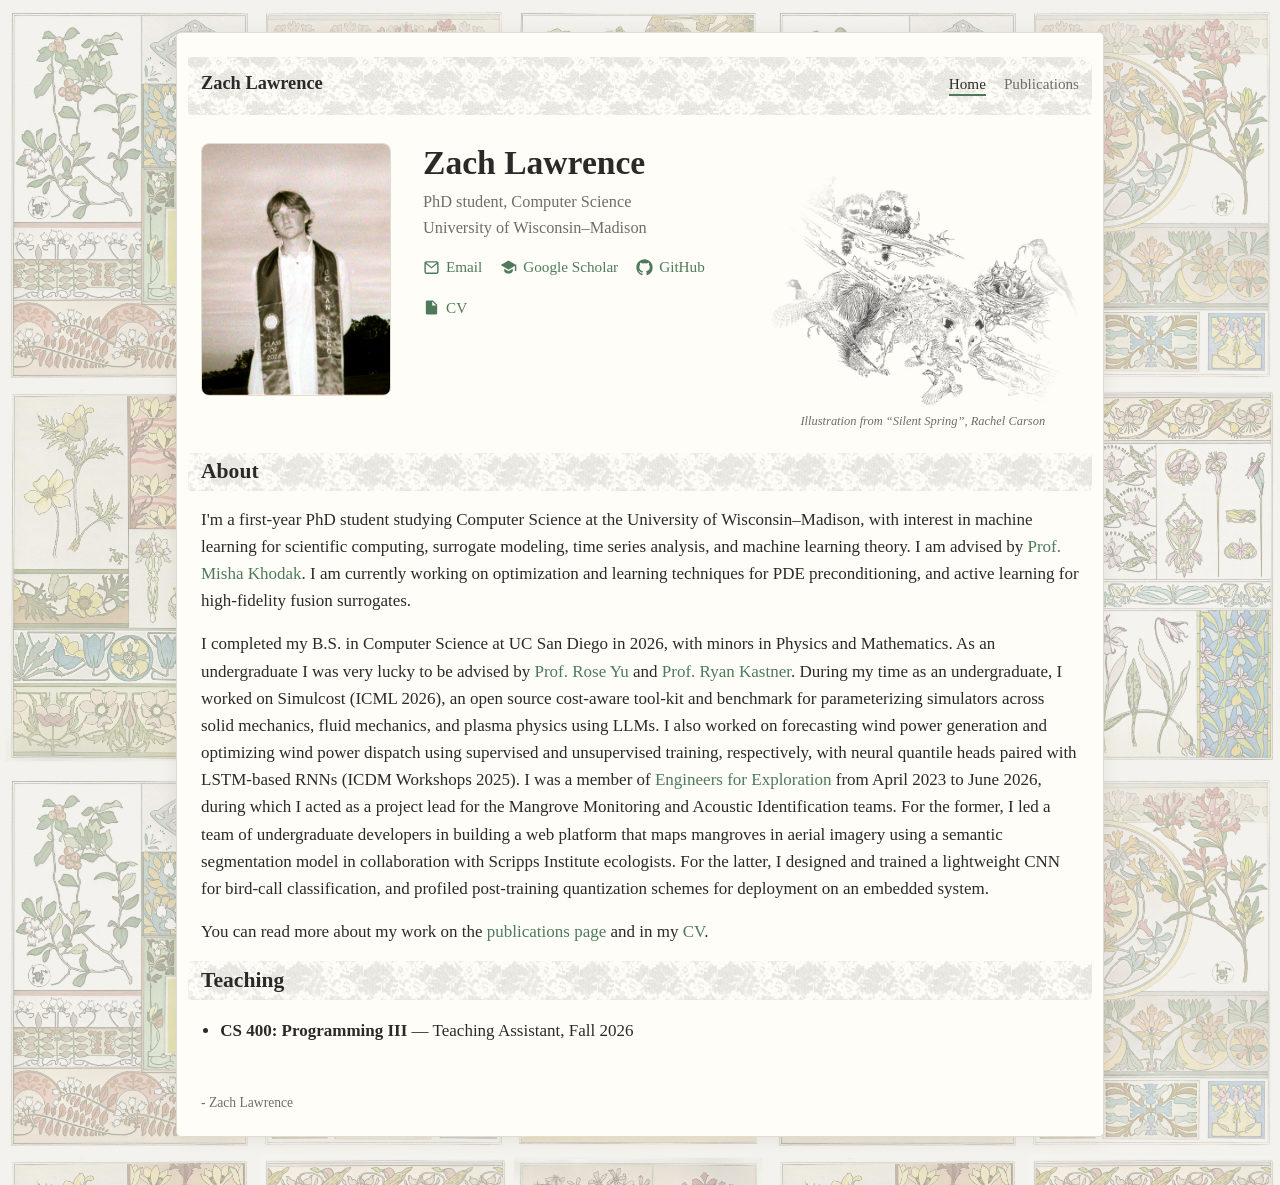
==== commit b044aa2e: "fixed grammar" ====
--- a/index.html
+++ b/index.html
@@ -66,7 +66,7 @@
         I completed my B.S. in Computer Science at UC San Diego in 2026, with minors in
         Physics and Mathematics. As an undergraduate I was very lucky to be advised by 
         <a href="https://roseyu.com/">Prof. Rose Yu</a> and <a href="https://kastner.ucsd.edu/ryan/">Prof. Ryan Kastner</a>. 
-        During my time as an undergraduate, I worked on Simulcost (ICML 2026), a open source cost-aware tool-kit and benchmark for 
+        During my time as an undergraduate, I worked on Simulcost (ICML 2026), an open source cost-aware tool-kit and benchmark for 
         parameterizing simulators across solid mechanics, fluid mechanics, and plasma physics using LLMs. I also worked on forecasting
         wind power generation and optimizing wind power dispatch using supervised and unsupervised training, respectively, with 
         neural quantile heads paired with LSTM-based RNNs (ICDM Workshops 2025). I was a member of <a href="https://e4e.ucsd.edu/">Engineers for Exploration</a>
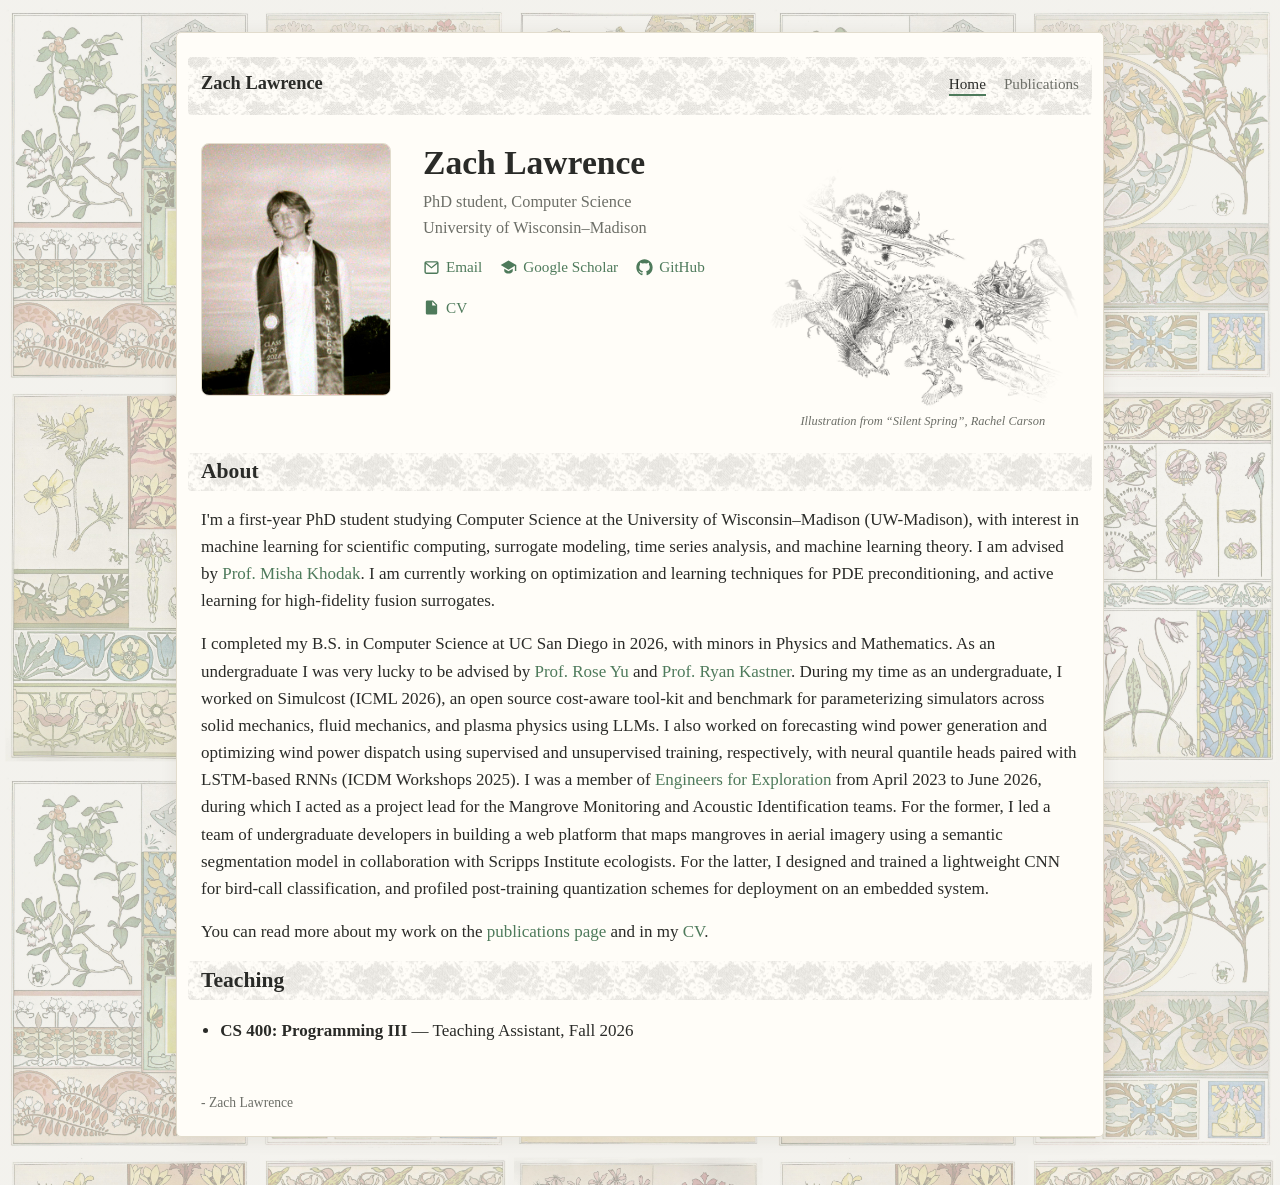
==== commit 1744c47d: "added fixes for SEO and favicon" ====
--- a/index.html
+++ b/index.html
@@ -3,8 +3,104 @@
 <head>
   <meta charset="utf-8">
   <meta name="viewport" content="width=device-width, initial-scale=1">
-  <title>Zach Lawrence</title>
-  <meta name="description" content="Zach Lawrence is a PhD student in Computer Science at the University of Wisconsin–Madison working on machine learning for scientific computing.">
+  <title>Zach Lawrence · CS PhD Student, UW–Madison · Machine Learning</title>
+  <meta name="description" content="Zach Lawrence is a Computer Science PhD student at the University of Wisconsin–Madison (UW-Madison) working on machine learning for scientific computing, surrogate modeling, time series, and ML theory. Advised by Misha Khodak.">
+  <meta name="author" content="Zach Lawrence">
+  <meta name="robots" content="index, follow, max-image-preview:large">
+  <meta name="theme-color" content="#f4f1e8">
+  <link rel="canonical" href="https://zclawrence.com/">
+  <link rel="icon" href="favicon.ico" sizes="any">
+  <link rel="icon" href="favicon.png" type="image/png" sizes="192x192">
+  <link rel="apple-touch-icon" href="apple-touch-icon.png">
+
+  <!-- Open Graph (link previews in Slack, iMessage, LinkedIn, etc.) -->
+  <meta property="og:type" content="profile">
+  <meta property="og:title" content="Zach Lawrence · CS PhD Student, UW–Madison">
+  <meta property="og:description" content="Computer Science PhD student at the University of Wisconsin–Madison working on machine learning for scientific computing, surrogate modeling, and ML theory.">
+  <meta property="og:url" content="https://zclawrence.com/">
+  <meta property="og:site_name" content="Zach Lawrence">
+  <meta property="og:locale" content="en_US">
+  <meta property="og:image" content="https://zclawrence.com/img/portrait2.jpg">
+  <meta property="og:image:width" content="1247">
+  <meta property="og:image:height" content="858">
+  <meta property="og:image:alt" content="Portrait of Zach Lawrence">
+  <meta property="profile:first_name" content="Zach">
+  <meta property="profile:last_name" content="Lawrence">
+
+  <!-- Structured data for search engines -->
+  <script type="application/ld+json">
+  {
+    "@context": "https://schema.org",
+    "@graph": [
+      {
+        "@type": "Person",
+        "@id": "https://zclawrence.com/#person",
+        "name": "Zach Lawrence",
+        "givenName": "Zach",
+        "familyName": "Lawrence",
+        "url": "https://zclawrence.com/",
+        "image": "https://zclawrence.com/img/portrait2.jpg",
+        "email": "mailto:zclawrence@wisc.edu",
+        "jobTitle": "PhD Student in Computer Science",
+        "description": "Computer Science PhD student at the University of Wisconsin–Madison (UW-Madison) researching machine learning for scientific computing, surrogate modeling, time series analysis, and machine learning theory.",
+        "affiliation": {
+          "@type": "CollegeOrUniversity",
+          "name": "University of Wisconsin–Madison",
+          "alternateName": ["UW-Madison", "UW–Madison", "University of Wisconsin"],
+          "url": "https://www.wisc.edu/",
+          "department": {
+            "@type": "Organization",
+            "name": "Department of Computer Sciences",
+            "url": "https://www.cs.wisc.edu/"
+          }
+        },
+        "memberOf": {
+          "@type": "Organization",
+          "name": "Department of Computer Sciences, University of Wisconsin–Madison",
+          "url": "https://www.cs.wisc.edu/"
+        },
+        "alumniOf": {
+          "@type": "CollegeOrUniversity",
+          "name": "University of California, San Diego",
+          "alternateName": ["UC San Diego", "UCSD"],
+          "url": "https://ucsd.edu/"
+        },
+        "knowsAbout": [
+          "Machine Learning",
+          "Scientific Computing",
+          "Surrogate Modeling",
+          "Time Series Analysis",
+          "Machine Learning Theory",
+          "PDE Preconditioning",
+          "Active Learning",
+          "Deep Learning"
+        ],
+        "sameAs": [
+          "https://scholar.google.com/citations?user=KnUPnNwAAAAJ&hl=en",
+          "https://github.com/zclawr"
+        ]
+      },
+      {
+        "@type": "WebSite",
+        "@id": "https://zclawrence.com/#website",
+        "url": "https://zclawrence.com/",
+        "name": "Zach Lawrence",
+        "description": "Personal academic website of Zach Lawrence, CS PhD student at UW-Madison.",
+        "inLanguage": "en-US",
+        "publisher": { "@id": "https://zclawrence.com/#person" }
+      },
+      {
+        "@type": "ProfilePage",
+        "@id": "https://zclawrence.com/#profilepage",
+        "url": "https://zclawrence.com/",
+        "name": "Zach Lawrence · CS PhD Student, UW–Madison · Machine Learning",
+        "isPartOf": { "@id": "https://zclawrence.com/#website" },
+        "mainEntity": { "@id": "https://zclawrence.com/#person" }
+      }
+    ]
+  }
+  </script>
+
   <link rel="preconnect" href="https://fonts.googleapis.com">
   <link rel="preconnect" href="https://fonts.gstatic.com" crossorigin>
   <link href="https://fonts.googleapis.com/css2?family=Inter:wght@400;500;600&family=Source+Serif+4:ital,wght@0,400;0,600;1,400&display=swap" rel="stylesheet">
@@ -56,7 +152,7 @@
       <h2>About</h2>
       <p>
         I'm a first-year PhD student studying Computer Science at the University of
-        Wisconsin–Madison, with interest in machine learning for scientific computing, surrogate modeling, 
+        Wisconsin–Madison (UW-Madison), with interest in machine learning for scientific computing, surrogate modeling, 
         time series analysis, and machine learning theory. I am advised by 
         <a href="https://pages.cs.wisc.edu/~khodak/">Prof. Misha Khodak</a>. I am currently working on 
         optimization and learning techniques for PDE preconditioning, and active learning for high-fidelity fusion surrogates.
--- a/css/style.css
+++ b/css/style.css
@@ -50,18 +50,19 @@
 
 h1, h2, h3 { font-family: var(--serif); font-weight: 600; line-height: 1.2; margin: 0; }
 h1 { font-size: 2.1rem; }
-h2 {
+/* .section-heading lets a page's top-level <h1> share the h2 look. */
+h2, .section-heading {
   font-size: 1.35rem;
   margin: 2.2rem -0.8rem 0.9rem;
   padding: 0.4rem 0.8rem;
 }
-h2:first-child { margin-top: 0; }
+h2:first-child, .section-heading:first-child { margin-top: 0; }
 
-h2, .topbar {
+h2, .section-heading, .topbar {
   position: relative;
   border-radius: 4px;
 }
-h2::before, .topbar::before {
+h2::before, .section-heading::before, .topbar::before {
   content: "";
   position: absolute;
   inset: 0;
